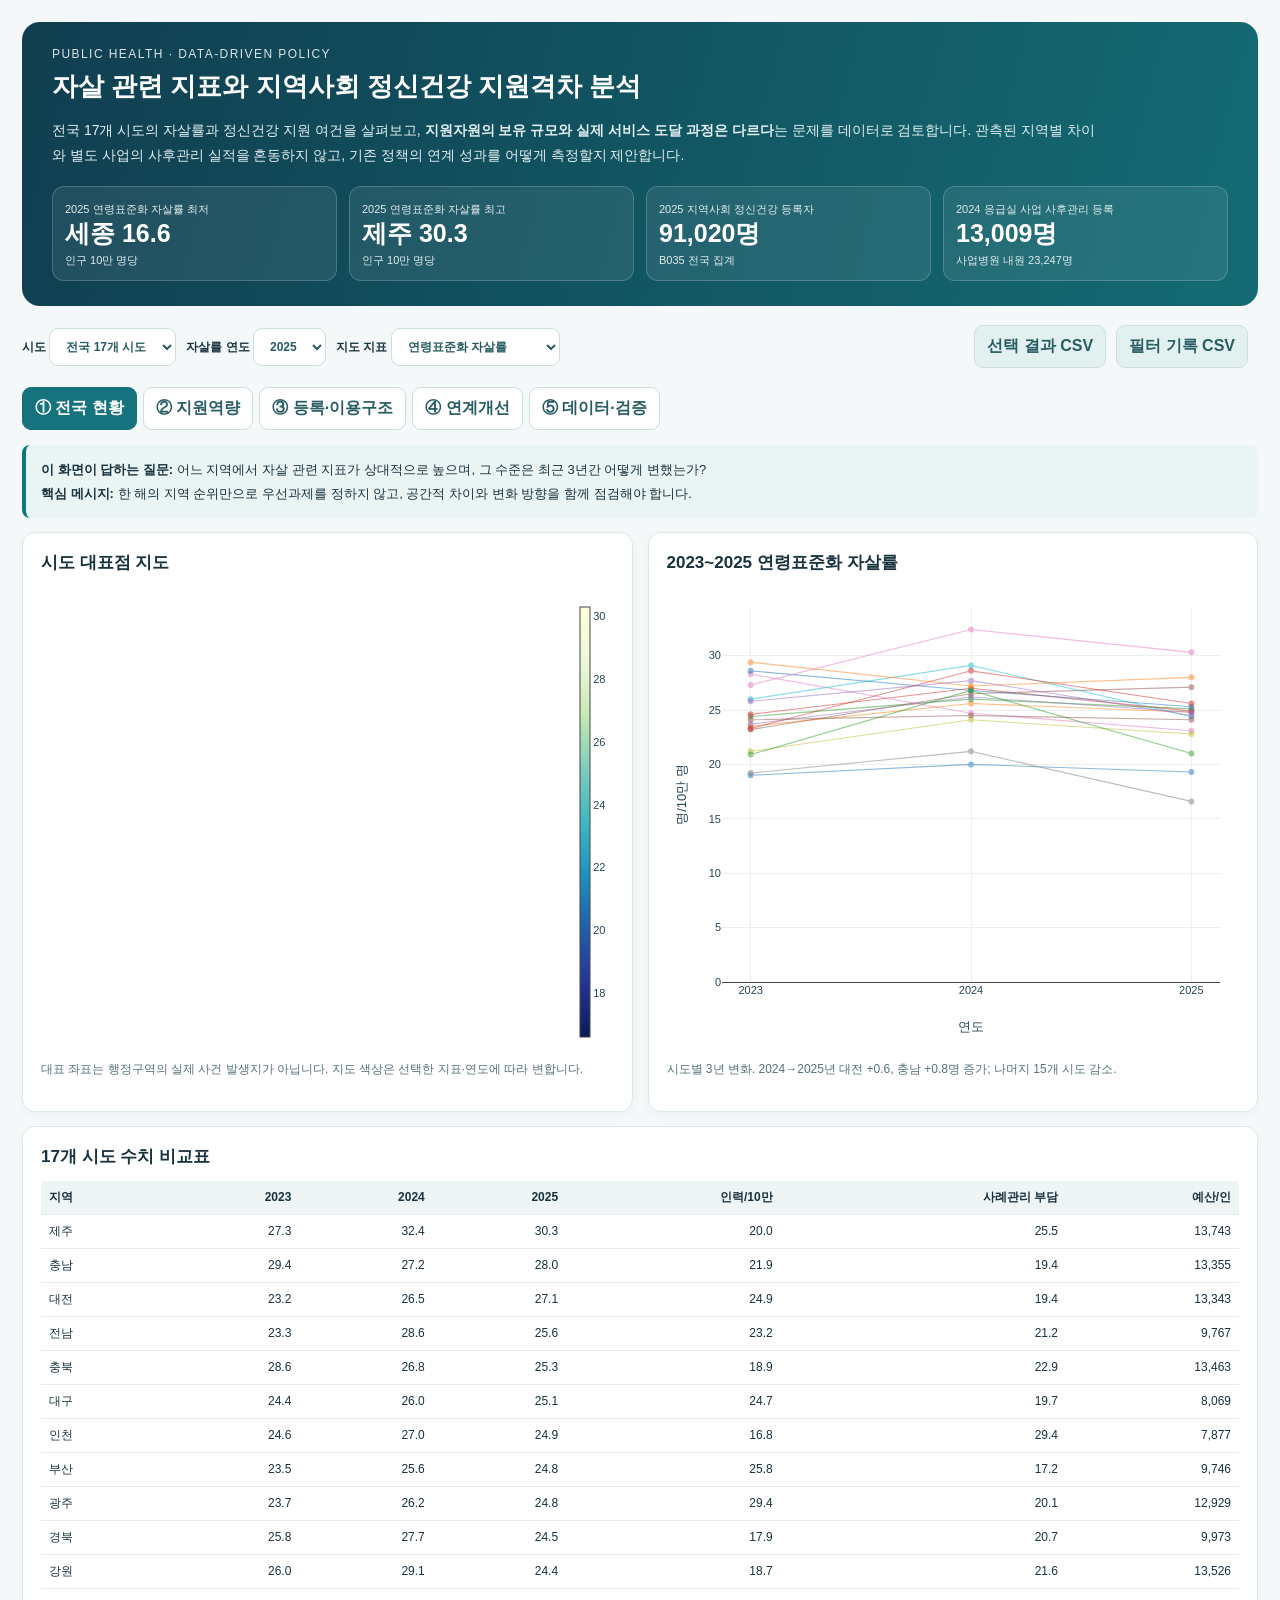
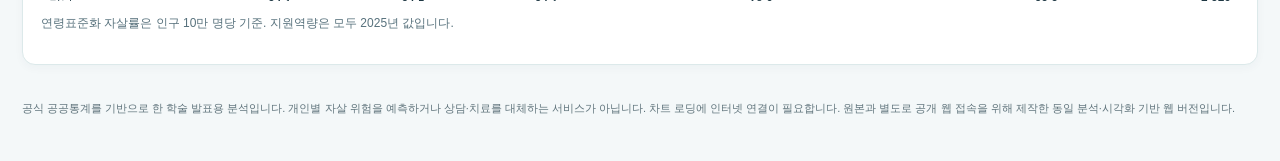
==== mental-health-support/index.html @ 2bdb73ba "Publish public mental health support research dashboard" ====
<!doctype html><html lang="ko"><head><meta charset="utf-8"><meta name="viewport" content="width=device-width,initial-scale=1"><title>자살예방 공공지원 연계체계 분석 대시보드</title><script src="https://cdn.plot.ly/plotly-2.35.2.min.js"></script><style>
:root{--ink:#18323e;--soft:#57717c;--accent:#0e7880;--line:#dce9ea;--bg:#f4f8f9}*{box-sizing:border-box}body{margin:0;background:var(--bg);font-family:"Malgun Gothic",Pretendard,Arial,sans-serif;color:var(--ink)}.container{max-width:1350px;margin:auto;padding:22px}.hero{background:linear-gradient(105deg,#103e50,#146b74);color:#fff;border-radius:18px;padding:25px 30px}.hero h1{font-size:26px;margin:8px 0}.hero p{max-width:1050px;line-height:1.8;color:#e4f0f1;font-size:14px}.eyebrow{font-size:12px;letter-spacing:.12em;opacity:.85}.metrics{display:grid;grid-template-columns:repeat(4,1fr);gap:12px;margin-top:18px}.metrics div{border:1px solid #ffffff30;background:#ffffff14;border-radius:12px;padding:12px}.metrics b{display:block;font-size:25px}.metrics small{font-size:11px;color:#e2edee}.tools{display:flex;gap:10px;align-items:center;flex-wrap:wrap;margin:19px 0}.tools label{font-size:12px;font-weight:bold}button,select{font:inherit;border:1px solid #ccdee0;padding:10px 12px;border-radius:9px;background:white;color:#285c63;cursor:pointer}.tools button{background:#e2f0ef;font-weight:bold}.right{margin-left:auto}.tabs{display:flex;gap:6px;flex-wrap:wrap}.tab{font-weight:bold}.tab.active{background:#16737d;color:white;border-color:#16737d}.panel{display:none;margin-top:15px}.panel.active{display:block}.cols{display:grid;grid-template-columns:1fr 1fr;gap:15px}.card{background:white;padding:18px;border-radius:13px;border:1px solid var(--line);margin-bottom:14px;box-shadow:0 3px 10px #123e5009}.card h2{font-size:17px;margin:0 0 13px}.small{font-size:12px;line-height:1.8;color:var(--soft)}.purpose{border-left:4px solid var(--accent);background:#eaf4f3;padding:13px 15px;border-radius:8px;font-size:13px;line-height:1.8;margin-bottom:14px}.chart{height:390px}.wide{height:460px}.note{background:#f2f7f7;padding:12px;border-radius:8px;font-size:12px;line-height:1.8}.grid3{display:grid;grid-template-columns:repeat(3,1fr);gap:12px}.grid3>div{background:#f0f6f6;border-radius:9px;padding:14px;line-height:1.6}.grid3 strong{display:block;margin-bottom:8px}a{color:#006f8d}table{border-collapse:collapse;width:100%;font-size:12px}th,td{border-bottom:1px solid #e3edef;padding:8px;text-align:right}th:first-child,td:first-child{text-align:left}th{background:#eff5f5}#tableWrap{overflow:auto;max-height:420px}.muted{color:var(--soft)}.footer{font-size:11px;line-height:1.8;color:#60747c;padding:20px 0}#status{font-size:12px;color:#617780}@media(max-width:850px){.cols,.metrics,.grid3{grid-template-columns:1fr 1fr}.container{padding:10px}.hero h1{font-size:20px}}@media(max-width:600px){.cols,.metrics,.grid3{grid-template-columns:1fr}.right{margin-left:0}}
</style></head><body><div class="container"><header class="hero"><div class="eyebrow">PUBLIC HEALTH · DATA-DRIVEN POLICY</div><h1>자살 관련 지표와 지역사회 정신건강 지원격차 분석</h1><p>전국 17개 시도의 자살률과 정신건강 지원 여건을 살펴보고, <b>지원자원의 보유 규모와 실제 서비스 도달 과정은 다르다</b>는 문제를 데이터로 검토합니다. 관측된 지역별 차이와 별도 사업의 사후관리 실적을 혼동하지 않고, 기존 정책의 연계 성과를 어떻게 측정할지 제안합니다.</p><div class="metrics"><div><small>2025 연령표준화 자살률 최저</small><b>세종 16.6</b><small>인구 10만 명당</small></div><div><small>2025 연령표준화 자살률 최고</small><b>제주 30.3</b><small>인구 10만 명당</small></div><div><small>2025 지역사회 정신건강 등록자</small><b>91,020명</b><small>B035 전국 집계</small></div><div><small>2024 응급실 사업 사후관리 등록</small><b>13,009명</b><small>사업병원 내원 23,247명</small></div></div></header>
<div class="tools"><label>시도 <select id="region"><option value="전체">전국 17개 시도</option></select></label><label>자살률 연도 <select id="year"><option>2025</option><option>2024</option><option>2023</option></select></label><label>지도 지표 <select id="metric"><option value="rate">연령표준화 자살률</option><option value="staff">2025 전문인력/10만 명</option><option value="case">2025 사례관리 부담</option><option value="budget">2025 인구 1인당 예산</option></select></label><button id="download" class="right">선택 결과 CSV</button><button id="log">필터 기록 CSV</button><span id="status"></span></div>
<div class="tabs"><button class="tab active" data-page="overview">① 전국 현황</button><button class="tab" data-page="resources">② 지원역량</button><button class="tab" data-page="service">③ 등록·이용구조</button><button class="tab" data-page="policy">④ 연계개선</button><button class="tab" data-page="quality">⑤ 데이터·검증</button></div>
<section class="panel active" id="overview"><div class="purpose"><b>이 화면이 답하는 질문:</b> 어느 지역에서 자살 관련 지표가 상대적으로 높으며, 그 수준은 최근 3년간 어떻게 변했는가?<br><b>핵심 메시지:</b> 한 해의 지역 순위만으로 우선과제를 정하지 않고, 공간적 차이와 변화 방향을 함께 점검해야 합니다.</div><div class="cols"><div class="card"><h2>시도 대표점 지도</h2><div id="map" class="wide"></div><p class="small">대표 좌표는 행정구역의 실제 사건 발생지가 아닙니다. 지도 색상은 선택한 지표·연도에 따라 변합니다.</p></div><div class="card"><h2>2023~2025 연령표준화 자살률</h2><div id="trend" class="wide"></div><p class="small">시도별 3년 변화. 2024→2025년 대전 +0.6, 충남 +0.8명 증가; 나머지 15개 시도 감소.</p></div></div><div class="card"><h2>17개 시도 수치 비교표</h2><div id="tableWrap"></div><p class="small">연령표준화 자살률은 인구 10만 명당 기준. 지원역량은 모두 2025년 값입니다.</p></div></section>
<section class="panel" id="resources"><div class="purpose"><b>이 화면이 답하는 질문:</b> 인력이나 예산이 많은 시도의 자살률은 반드시 낮은가? 지역별로 어떤 지원여건의 조합이 나타나는가?<br><b>핵심 메시지:</b> 지역마다 자살률·전문인력·사례관리 부담·예산의 조합이 다르고, 단순한 선형 인과관계를 주장할 수 없습니다.</div><div class="cols"><div class="card"><h2>전문인력과 연령표준화 자살률의 관계</h2><div id="scatter" class="chart"></div><p class="small">점 하나는 시도 하나. 2025년 17개 시도의 전문인력 대비 자살률 피어슨 상관계수 r≈+0.08. 인과적 정책 효과가 아닙니다.</p></div><div class="card"><h2>지역별 4개 지표 표준화 비교</h2><div id="heat" class="chart"></div><p class="small">단위가 다른 변수를 열별 z-score로 비교했습니다. 좋은 지표와 부담 지표의 방향이 달라 동일한 색을 좋고 나쁨으로 일괄 해석할 수 없습니다.</p></div></div><div class="card note"><b>분석 예시: 인천</b> — 2025년 인구 10만 명당 전문인력 16.8명(전국 기준 21.6명), 사례관리자 1인당 등록자 29.4명(전국 21.9명). 이는 인력 배치와 업무부담을 추가 점검할 근거이지, 자살률의 원인이 입증되었다는 뜻은 아닙니다.</div></section>
<section class="panel" id="service"><div class="purpose"><b>이 화면이 답하는 질문:</b> 지역사회 서비스의 등록 규모와 이용기간 구조는 어떻게 다르며, 여기서 실제 연계 성과까지 알 수 있는가?<br><b>핵심 메시지:</b> 등록 규모를 볼 수는 있지만 치료 후 실제 서비스 연계 성공률이나 중도탈락률을 직접 측정할 수는 없습니다.</div><div class="cols"><div class="card"><h2>2025년 지역별 이용기간 구성 (B035)</h2><div id="duration" class="wide"></div><p class="small">각 지역의 8개 이용기간 구성비 합계 = 100%. 현재 등록자 단면이며, '1년 미만'은 중도탈락을 뜻하지 않습니다.</p></div><div class="card"><h2>질환별 치료 규모 대비 등록 규모 (B032)</h2><div id="b032" class="wide"></div><p class="small">연간 치료 인원 대비 연말 지역사회 등록자 규모. 동일인의 치료 후 연계율이 아닙니다. '전국'을 선택하면 원자료의 전국 값을 사용합니다.</p></div></div></section>
<section class="panel" id="policy"><div class="purpose"><b>이 화면이 답하는 질문:</b> 기존 상담·의료·지역사회 기관이 존재하는데도 어느 단계의 성과를 별도로 확인해야 하는가?<br><b>핵심 메시지:</b> 정보 전달 → 지원 안내·동의 → 실제 서비스 시작 → 후속지원·종결의 과정을 분리해 측정하는 것이 핵심 개선안입니다.</div><div class="card"><h2>2024년 전국 응급실 기반 자살시도자 사후관리사업 실적</h2><div id="flow" class="chart"></div><p class="small">내원 23,247명, 서비스 등록 13,009명, 지역사회 연계 기록 4,262명. 기록 인원 간 차이를 모두 실패·탈락으로 간주하지 않습니다. 이 사업 실적은 특정 시도 필터의 통계가 아닙니다.</p></div><div class="card"><h2>기존 정책에 추가할 성과점검 지표</h2><div class="grid3"><div><strong>A. 정보 전달의 완결성</strong>법적 전달 대상·완료·지연·누락 사유를 구분하여 기록. 기관 간 책임 절차 점검.</div><div><strong>B. 동의 기반 복합지원</strong>정신건강뿐 아니라 필요할 경우 금융·채무·생계·고용 지원을 함께 안내하고 본인 의사를 기록.</div><div><strong>C. 실제 서비스 이용 확인</strong>기관 소개와 의뢰를 넘어 첫 접촉·서비스 시작·정상 종결·중단 사유를 분리해 측정.</div></div><p class="small">실제 서비스 시작률·중단 사유는 이번 공개 원자료만으로 계산할 수 없으며 향후 수집할 성과지표입니다. 당사자의 비동의는 그 자체로 지원 실패를 뜻하지 않습니다.</p></div></section>
<section class="panel" id="quality"><div class="purpose"><b>이 화면이 답하는 질문:</b> 분석에 사용한 숫자와 분모를 어떻게 검증했고, 어디까지 해석할 수 있는가?<br><b>핵심 메시지:</b> 다른 시점·대상 집단을 섞어 허위 연계율이나 정책 효과를 계산하지 않습니다.</div><div class="card"><h2>분석 품질과 해석상의 경계</h2><div class="grid3"><div><strong>지역 통계</strong>17개 시도 × 2023~2025년 자살률. 지원자원·B032·B035는 2025년 단면. 지역 중복·결측 점검.</div><div><strong>자료 집계 차이</strong>경찰청 추정 동기는 2025년 전국, 2024년 응급실 실적은 별도 사업 모집단이며 지역별로 억지 결합하지 않음.</div><div><strong>지표 해석의 제한</strong>B032는 개인 연계율이 아니며 B035 단기 이용기간은 중도탈락률이 아님. 지역 간 상관은 정책 인과효과가 아님.</div></div></div><div class="card"><h2>공식 출처</h2><p class="small"><a target="_blank" href="https://www.ncmh.go.kr/ncmh/board/boardView.do?bn=newsView&fno=106&menu_cd=04_03_00_01&no=10418&pageIndex=1">국립정신건강센터 2025년 국가 정신건강현황</a><br><a target="_blank" href="https://kosis.kr/statHtml/statHtml.do?orgId=117&tblId=DT_920023_B032">KOSIS B032</a> / <a target="_blank" href="https://kosis.kr/statHtml/statHtml.do?orgId=117&tblId=DT_920023_B035">KOSIS B035</a><br><a target="_blank" href="https://www.korea.kr/briefing/pressReleaseView.do?newsId=156777848">2026년 감사원 자살예방 분야 감사 결과</a><br><a target="_blank" href="https://www.opm.go.kr/opm/news/press-release.do?articleNo=163810&mode=view">제6차 자살예방기본계획</a></p></div></section><footer class="footer">공식 공공통계를 기반으로 한 학술 발표용 분석입니다. 개인별 자살 위험을 예측하거나 상담·치료를 대체하는 서비스가 아닙니다. 차트 로딩에 인터넷 연결이 필요합니다. 원본과 별도로 공개 웹 접속을 위해 제작한 동일 분석·시각화 기반 웹 버전입니다.</footer></div>
<script>
const names=['서울','부산','대구','인천','광주','대전','울산','세종','경기','강원','충북','충남','전북','전남','경북','경남','제주'];
const coords=[[126.978,37.566],[129.076,35.18],[128.6,35.87],[126.706,37.456],[126.853,35.16],[127.385,36.35],[129.312,35.539],[127.29,36.48],[127.029,37.263],[127.73,37.881],[127.489,36.642],[126.661,36.601],[127.148,35.824],[126.481,34.99],[128.729,36.568],[128.681,35.228],[126.531,33.499]];
// Region, 2023/2024/2025 age-standardized rate, staff/100k, caseload, budget/person, B035 registrants, B032 three relative sizes.
const a=[
[19,20,19.3,26.6,22.5,9025,11387,.09,.03,.01],[23.5,25.6,24.8,25.8,17.2,9746,5513,.09,.04,.01],[24.4,26,25.1,24.7,19.7,8069,3467,.06,.03,.01],[24.6,27,24.9,16.8,29.4,7877,6556,.11,.05,.03],[23.7,26.2,24.8,29.4,20.1,12929,2649,.10,.04,.01],[23.2,26.5,27.1,24.9,19.4,13343,2254,.10,.03,.01],[28.3,24.7,23.1,16.7,16.6,10068,1402,.08,.03,.01],[19.2,21.2,16.6,15.3,15.2,11893,305,.15,.03,.01],[21.2,24.1,22.8,18.3,23.3,7976,25259,.13,.06,.03],[26,29.1,24.4,18.7,21.6,13526,4936,.20,.09,.03],[28.6,26.8,25.3,18.9,22.9,13463,4750,.13,.09,.06],[29.4,27.2,28,21.9,19.4,13355,3452,.11,.06,.02],[20.9,26.8,21,28.1,17.9,17309,3300,.12,.06,.02],[23.3,28.6,25.6,23.2,21.2,9767,3815,.15,.08,.02],[25.8,27.7,24.5,17.9,20.7,9973,4647,.10,.05,.02],[24.1,24.5,24.1,18.6,23.3,7379,5542,.11,.06,.03],[27.3,32.4,30.3,20,25.5,13743,1786,.20,.08,.04]];
const bins=[[355,654,1029,1561,2990,1359,1584,1855],[123,236,493,649,1484,875,1069,584],[68,145,297,470,940,493,618,436],[222,333,608,843,2007,855,1009,679],[56,110,207,229,563,320,638,526],[57,152,219,227,626,312,319,342],[35,79,142,155,384,182,252,173],[9,21,26,43,91,39,41,35],[596,1047,2526,3162,7191,3871,4078,2788],[71,149,289,487,1183,660,987,1110],[75,191,296,563,1280,790,1124,431],[66,167,306,444,976,511,596,386],[63,182,244,369,846,523,548,525],[76,141,227,382,977,403,738,871],[50,193,469,524,1298,713,953,447],[100,267,466,657,1386,675,1119,872],[52,63,100,159,433,243,431,305]];
const R=names.map((n,i)=>({name:n,lon:coords[i][0],lat:coords[i][1],v:a[i],bins:bins[i]}));
const region=document.getElementById('region'),year=document.getElementById('year'),metric=document.getElementById('metric');
names.forEach(n=>region.add(new Option(n,n)));let history=[{region:'전체',year:'2025',metric:'rate'}],active='overview';
function idx(){return names.indexOf(region.value)}function chosen(){return region.value==='전체'?R:R.filter(r=>r.name===region.value)}function log(){history.push({region:region.value,year:year.value,metric:metric.value})}function chart(id,data,layout){Plotly.react(id,data,Object.assign({paper_bgcolor:'#fff',plot_bgcolor:'#fff',font:{family:'Malgun Gothic,Arial',color:'#274653',size:11},margin:{l:55,r:20,t:20,b:65}},layout),{displaylogo:false,responsive:true})}
function renderOverview(){let yi=+year.value-2023,mi=metric.value,arr=R.map(r=>mi==='rate'?r.v[yi]:r.v[{staff:3,case:4,budget:5}[mi]]),sel=region.value;chart('map',[{type:'scattergeo',lon:R.map(r=>r.lon),lat:R.map(r=>r.lat),text:R.map((r,i)=>r.name+'<br>'+arr[i].toLocaleString()),mode:'markers+text',textposition:'top center',textfont:{size:10},marker:{size:R.map(r=>r.name===sel?19:12),color:arr,colorscale:'YlGnBu',showscale:true,line:{width:1,color:'#fff'},colorbar:{thickness:10}},hovertemplate:'%{text}<extra></extra>'}],{geo:{projection:{type:'mercator'},lonaxis:{range:[124.3,131]},lataxis:{range:[32.8,38.9]},showland:true,landcolor:'#e4eeee',showocean:true,oceancolor:'#f8fbfc',showcoastlines:true,coastlinecolor:'#b2c7c9',showcountries:true,countrycolor:'#a4b9bb'},margin:{l:0,r:0,t:10,b:0}});
chart('trend',chosen().map(r=>({type:'scatter',mode:'lines+markers',name:r.name,x:['2023','2024','2025'],y:r.v.slice(0,3),line:{width:sel==='전체'?1.1:3},opacity:sel==='전체'?.5:1,hovertemplate:r.name+' %{x}: %{y:.1f}명<extra></extra>'})),{xaxis:{type:'category',title:'연도'},yaxis:{title:'명/10만 명',rangemode:'tozero'},showlegend:sel!=='전체'});
let rows=[...R].sort((a,b)=>b.v[2]-a.v[2]);document.getElementById('tableWrap').innerHTML='<table><thead><tr><th>지역</th><th>2023</th><th>2024</th><th>2025</th><th>인력/10만</th><th>사례관리 부담</th><th>예산/인</th></tr></thead><tbody>'+rows.map(r=>'<tr><td>'+r.name+'</td>'+r.v.slice(0,3).map(v=>'<td>'+v.toFixed(1)+'</td>').join('')+'<td>'+r.v[3].toFixed(1)+'</td><td>'+r.v[4].toFixed(1)+'</td><td>'+r.v[5].toLocaleString()+'</td></tr>').join('')+'</tbody></table>'}
function renderResources(){chart('scatter',[{type:'scatter',mode:'markers+text',x:R.map(r=>r.v[3]),y:R.map(r=>r.v[2]),text:names,textposition:'top center',textfont:{size:10},marker:{size:R.map(r=>r.name===region.value?19:12),color:R.map(r=>r.v[4]),colorscale:'Blues',showscale:true,colorbar:{title:'업무부담',thickness:10}},hovertemplate:'%{text}<br>인력 %{x:.1f}<br>자살률 %{y:.1f}<extra></extra>'}],{xaxis:{title:'전문인력/10만 명'},yaxis:{title:'연령표준화 자살률'},shapes:[{type:'line',x0:21.6,x1:21.6,y0:15,y1:33,line:{dash:'dot',color:'#9bb4b8'}},{type:'line',y0:23.2,y1:23.2,x0:14,x1:31,line:{dash:'dot',color:'#9bb4b8'}}]});
let cols=[2,3,4,5],means=cols.map(j=>R.reduce((s,r)=>s+r.v[j],0)/R.length),sds=cols.map((j,i)=>Math.sqrt(R.reduce((s,r)=>s+(r.v[j]-means[i])**2,0)/R.length));chart('heat',[{type:'heatmap',x:['자살률','전문인력','사례관리 부담','예산'],y:names,z:R.map(r=>cols.map((j,i)=>(r.v[j]-means[i])/sds[i])),colorscale:'RdBu',reversescale:true,zmid:0,colorbar:{title:'z-score',thickness:10},hovertemplate:'%{y} %{x}<br>표준점수 %{z:.2f}<extra></extra>'}],{yaxis:{autorange:'reversed'},xaxis:{tickangle:-20},margin:{l:45,r:10,t:15,b:75}})}
function renderService(){let rr=chosen(),labels=['1개월 미만','1~3개월','3~6개월','6개월~1년','1~3년','3~5년','5~10년','10년 이상'];chart('duration',labels.map((label,j)=>({type:'bar',orientation:'h',name:label,y:rr.map(r=>r.name),x:rr.map(r=>100*r.bins[j]/r.v[6]),hovertemplate:label+' %{x:.1f}%<extra></extra>'})),{barmode:'stack',xaxis:{title:'이용기간 구성비 %',range:[0,100]},yaxis:{autorange:'reversed'},legend:{orientation:'h',y:-.3,font:{size:10}},margin:{l:52,r:10,t:8,b:145}});
let vals=region.value==='전체'?[.12,.05,.02]:R[idx()].v.slice(7,10);chart('b032',[{type:'bar',x:['조현병군','양극성정동장애','중등도 이상 우울장애'],y:vals,text:vals.map(x=>x.toFixed(2)),textposition:'outside',marker:{color:['#197a82','#69a9b0','#dbad87']}}],{title:{text:region.value==='전체'?'전국 공식 통계값':'선택 지역: '+region.value,font:{size:12}},yaxis:{title:'치료자 1명 대비 등록자 규모',rangemode:'tozero'},margin:{l:65,r:12,t:52,b:115}})}
function renderPolicy(){chart('flow',[{type:'bar',orientation:'h',y:['사업병원 내원','사후관리 서비스 등록','지역사회 연계 기록'],x:[23247,13009,4262],text:['23,247','13,009','4,262'],textposition:'outside',marker:{color:['#135c68','#408b95','#b2d2d2']}}],{xaxis:{title:'2024년 전국 사업 집계 인원'},yaxis:{autorange:'reversed'},margin:{l:150,r:45,t:20,b:55}})}
function update(){if(typeof Plotly==='undefined'){document.getElementById('status').textContent='차트를 불러오려면 인터넷 연결이 필요합니다.';return}if(active==='overview')renderOverview();if(active==='resources')renderResources();if(active==='service')renderService();if(active==='policy')renderPolicy()}
function change(){log();update()}[region,year,metric].forEach(el=>el.addEventListener('change',change));document.querySelectorAll('.tab').forEach(b=>b.addEventListener('click',()=>{active=b.dataset.page;document.querySelectorAll('.tab').forEach(x=>x.classList.toggle('active',x===b));document.querySelectorAll('.panel').forEach(x=>x.classList.toggle('active',x.id===active));setTimeout(update,20)}));
function csv(name,headers,rows){let s='\ufeff'+[headers,...rows].map(row=>row.map(v=>'"'+String(v).replace(/"/g,'""')+'"').join(',')).join('\r\n');let u=URL.createObjectURL(new Blob([s],{type:'text/csv;charset=utf-8'})),a=document.createElement('a');a.href=u;a.download=name;a.click();setTimeout(()=>URL.revokeObjectURL(u),2000)}
document.getElementById('download').onclick=()=>csv('selected_mental_health_regions.csv',['시도','2023 연령표준화 자살률','2024 연령표준화 자살률','2025 연령표준화 자살률','2025 전문인력/10만','2025 사례관리부담','2025 예산/인','2025 B035 등록자수'],chosen().map(r=>[r.name,...r.v.slice(0,7)]));
document.getElementById('log').onclick=()=>csv('mental_health_filter_log.csv',['순서','시도','자살률 선택연도','지도 지표','지원역량 기준연도'],history.map((x,i)=>[i+1,x.region,x.year,x.metric,'2025']));
update();
</script></body></html>
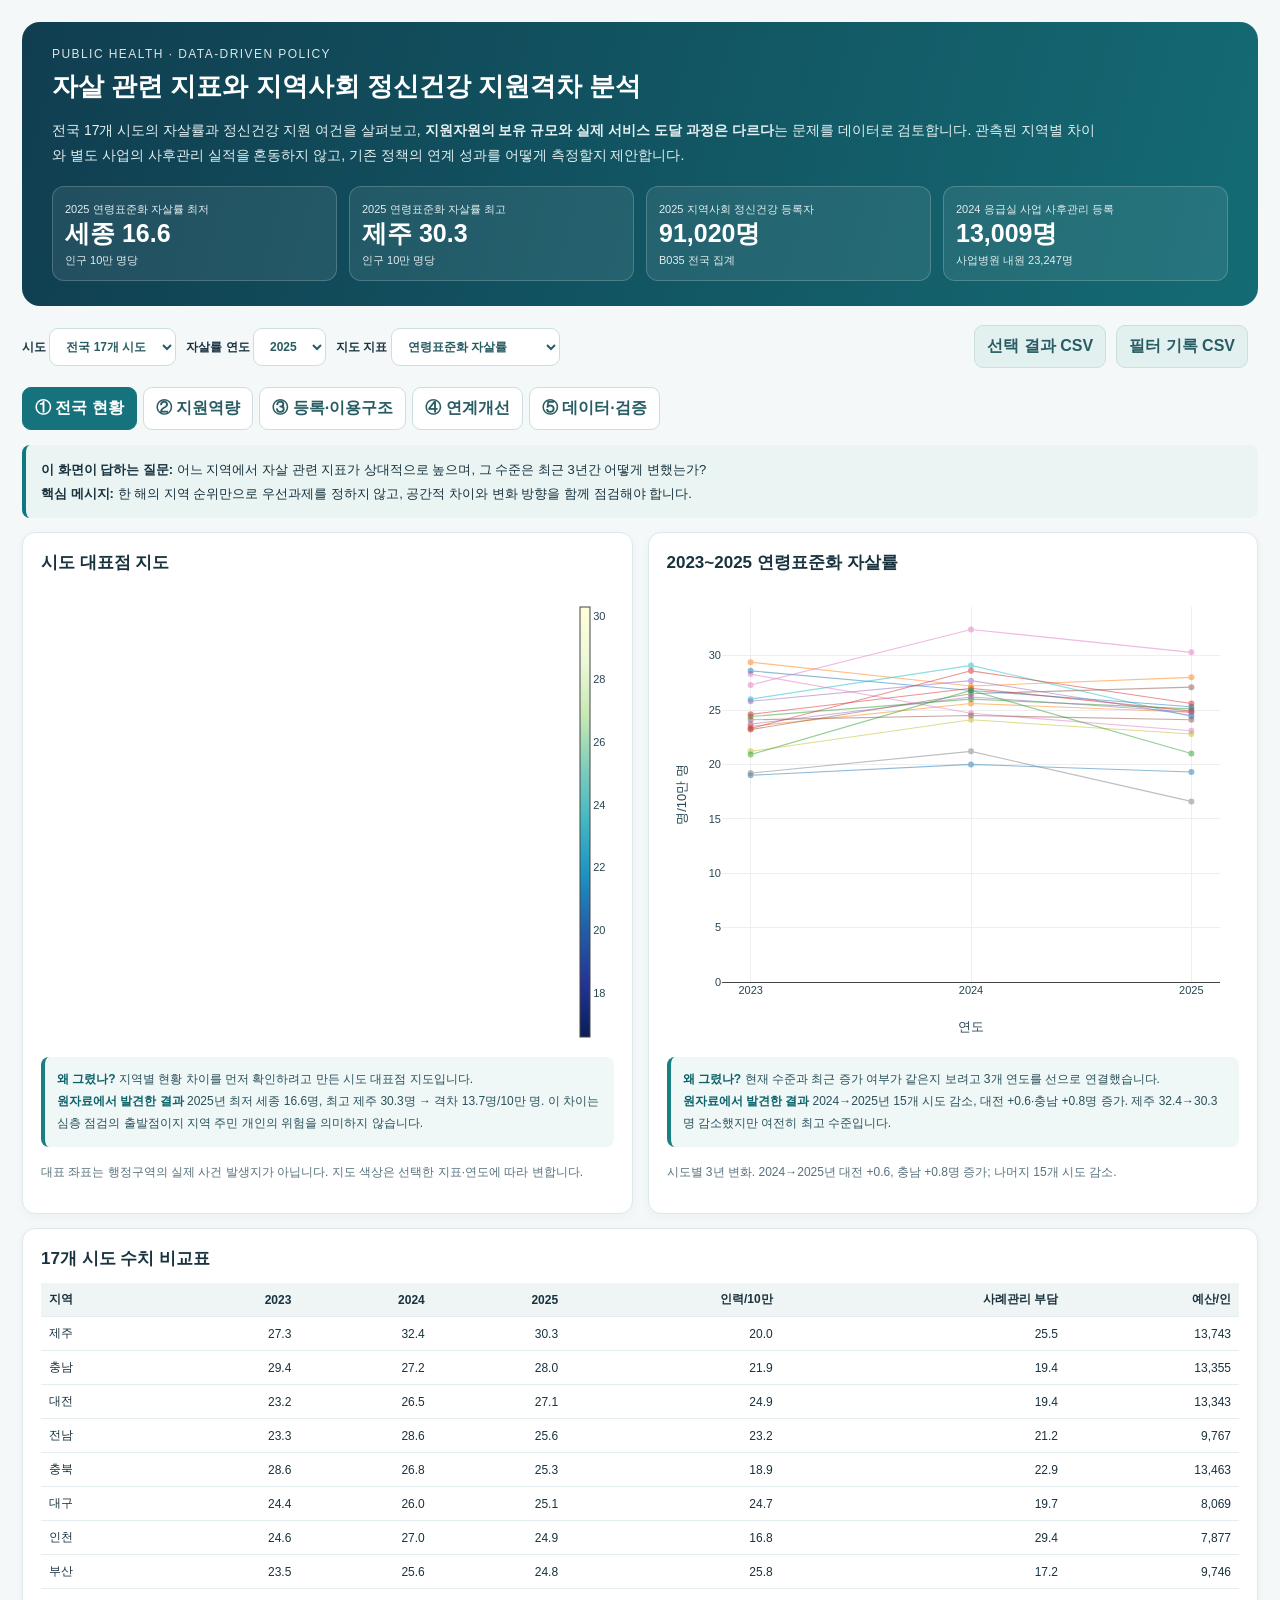
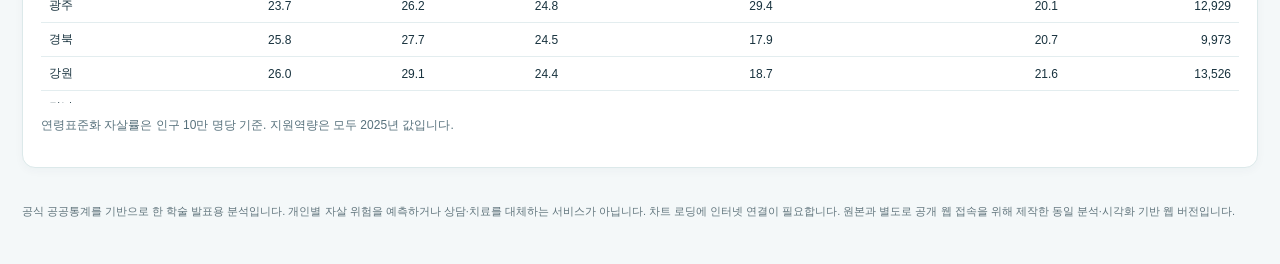
==== commit 9d94f31a: "Add evidence-based meaning and concrete findings under every dashboard chart" ====
--- a/mental-health-support/index.html
+++ b/mental-health-support/index.html
@@ -1,12 +1,12 @@
 <!doctype html><html lang="ko"><head><meta charset="utf-8"><meta name="viewport" content="width=device-width,initial-scale=1"><title>자살예방 공공지원 연계체계 분석 대시보드</title><script src="https://cdn.plot.ly/plotly-2.35.2.min.js"></script><style>
 :root{--ink:#18323e;--soft:#57717c;--accent:#0e7880;--line:#dce9ea;--bg:#f4f8f9}*{box-sizing:border-box}body{margin:0;background:var(--bg);font-family:"Malgun Gothic",Pretendard,Arial,sans-serif;color:var(--ink)}.container{max-width:1350px;margin:auto;padding:22px}.hero{background:linear-gradient(105deg,#103e50,#146b74);color:#fff;border-radius:18px;padding:25px 30px}.hero h1{font-size:26px;margin:8px 0}.hero p{max-width:1050px;line-height:1.8;color:#e4f0f1;font-size:14px}.eyebrow{font-size:12px;letter-spacing:.12em;opacity:.85}.metrics{display:grid;grid-template-columns:repeat(4,1fr);gap:12px;margin-top:18px}.metrics div{border:1px solid #ffffff30;background:#ffffff14;border-radius:12px;padding:12px}.metrics b{display:block;font-size:25px}.metrics small{font-size:11px;color:#e2edee}.tools{display:flex;gap:10px;align-items:center;flex-wrap:wrap;margin:19px 0}.tools label{font-size:12px;font-weight:bold}button,select{font:inherit;border:1px solid #ccdee0;padding:10px 12px;border-radius:9px;background:white;color:#285c63;cursor:pointer}.tools button{background:#e2f0ef;font-weight:bold}.right{margin-left:auto}.tabs{display:flex;gap:6px;flex-wrap:wrap}.tab{font-weight:bold}.tab.active{background:#16737d;color:white;border-color:#16737d}.panel{display:none;margin-top:15px}.panel.active{display:block}.cols{display:grid;grid-template-columns:1fr 1fr;gap:15px}.card{background:white;padding:18px;border-radius:13px;border:1px solid var(--line);margin-bottom:14px;box-shadow:0 3px 10px #123e5009}.card h2{font-size:17px;margin:0 0 13px}.small{font-size:12px;line-height:1.8;color:var(--soft)}.purpose{border-left:4px solid var(--accent);background:#eaf4f3;padding:13px 15px;border-radius:8px;font-size:13px;line-height:1.8;margin-bottom:14px}.chart{height:390px}.wide{height:460px}.note{background:#f2f7f7;padding:12px;border-radius:8px;font-size:12px;line-height:1.8}.grid3{display:grid;grid-template-columns:repeat(3,1fr);gap:12px}.grid3>div{background:#f0f6f6;border-radius:9px;padding:14px;line-height:1.6}.grid3 strong{display:block;margin-bottom:8px}a{color:#006f8d}table{border-collapse:collapse;width:100%;font-size:12px}th,td{border-bottom:1px solid #e3edef;padding:8px;text-align:right}th:first-child,td:first-child{text-align:left}th{background:#eff5f5}#tableWrap{overflow:auto;max-height:420px}.muted{color:var(--soft)}.footer{font-size:11px;line-height:1.8;color:#60747c;padding:20px 0}#status{font-size:12px;color:#617780}@media(max-width:850px){.cols,.metrics,.grid3{grid-template-columns:1fr 1fr}.container{padding:10px}.hero h1{font-size:20px}}@media(max-width:600px){.cols,.metrics,.grid3{grid-template-columns:1fr}.right{margin-left:0}}
-</style></head><body><div class="container"><header class="hero"><div class="eyebrow">PUBLIC HEALTH · DATA-DRIVEN POLICY</div><h1>자살 관련 지표와 지역사회 정신건강 지원격차 분석</h1><p>전국 17개 시도의 자살률과 정신건강 지원 여건을 살펴보고, <b>지원자원의 보유 규모와 실제 서비스 도달 과정은 다르다</b>는 문제를 데이터로 검토합니다. 관측된 지역별 차이와 별도 사업의 사후관리 실적을 혼동하지 않고, 기존 정책의 연계 성과를 어떻게 측정할지 제안합니다.</p><div class="metrics"><div><small>2025 연령표준화 자살률 최저</small><b>세종 16.6</b><small>인구 10만 명당</small></div><div><small>2025 연령표준화 자살률 최고</small><b>제주 30.3</b><small>인구 10만 명당</small></div><div><small>2025 지역사회 정신건강 등록자</small><b>91,020명</b><small>B035 전국 집계</small></div><div><small>2024 응급실 사업 사후관리 등록</small><b>13,009명</b><small>사업병원 내원 23,247명</small></div></div></header>
+.insight{font-size:12px;line-height:1.82;color:#28505b;background:#eff7f7;border-left:4px solid #197f83;margin:10px 0 15px;padding:12px;border-radius:8px}.insight b{color:#0b626a}</style></head><body><div class="container"><header class="hero"><div class="eyebrow">PUBLIC HEALTH · DATA-DRIVEN POLICY</div><h1>자살 관련 지표와 지역사회 정신건강 지원격차 분석</h1><p>전국 17개 시도의 자살률과 정신건강 지원 여건을 살펴보고, <b>지원자원의 보유 규모와 실제 서비스 도달 과정은 다르다</b>는 문제를 데이터로 검토합니다. 관측된 지역별 차이와 별도 사업의 사후관리 실적을 혼동하지 않고, 기존 정책의 연계 성과를 어떻게 측정할지 제안합니다.</p><div class="metrics"><div><small>2025 연령표준화 자살률 최저</small><b>세종 16.6</b><small>인구 10만 명당</small></div><div><small>2025 연령표준화 자살률 최고</small><b>제주 30.3</b><small>인구 10만 명당</small></div><div><small>2025 지역사회 정신건강 등록자</small><b>91,020명</b><small>B035 전국 집계</small></div><div><small>2024 응급실 사업 사후관리 등록</small><b>13,009명</b><small>사업병원 내원 23,247명</small></div></div></header>
 <div class="tools"><label>시도 <select id="region"><option value="전체">전국 17개 시도</option></select></label><label>자살률 연도 <select id="year"><option>2025</option><option>2024</option><option>2023</option></select></label><label>지도 지표 <select id="metric"><option value="rate">연령표준화 자살률</option><option value="staff">2025 전문인력/10만 명</option><option value="case">2025 사례관리 부담</option><option value="budget">2025 인구 1인당 예산</option></select></label><button id="download" class="right">선택 결과 CSV</button><button id="log">필터 기록 CSV</button><span id="status"></span></div>
 <div class="tabs"><button class="tab active" data-page="overview">① 전국 현황</button><button class="tab" data-page="resources">② 지원역량</button><button class="tab" data-page="service">③ 등록·이용구조</button><button class="tab" data-page="policy">④ 연계개선</button><button class="tab" data-page="quality">⑤ 데이터·검증</button></div>
-<section class="panel active" id="overview"><div class="purpose"><b>이 화면이 답하는 질문:</b> 어느 지역에서 자살 관련 지표가 상대적으로 높으며, 그 수준은 최근 3년간 어떻게 변했는가?<br><b>핵심 메시지:</b> 한 해의 지역 순위만으로 우선과제를 정하지 않고, 공간적 차이와 변화 방향을 함께 점검해야 합니다.</div><div class="cols"><div class="card"><h2>시도 대표점 지도</h2><div id="map" class="wide"></div><p class="small">대표 좌표는 행정구역의 실제 사건 발생지가 아닙니다. 지도 색상은 선택한 지표·연도에 따라 변합니다.</p></div><div class="card"><h2>2023~2025 연령표준화 자살률</h2><div id="trend" class="wide"></div><p class="small">시도별 3년 변화. 2024→2025년 대전 +0.6, 충남 +0.8명 증가; 나머지 15개 시도 감소.</p></div></div><div class="card"><h2>17개 시도 수치 비교표</h2><div id="tableWrap"></div><p class="small">연령표준화 자살률은 인구 10만 명당 기준. 지원역량은 모두 2025년 값입니다.</p></div></section>
-<section class="panel" id="resources"><div class="purpose"><b>이 화면이 답하는 질문:</b> 인력이나 예산이 많은 시도의 자살률은 반드시 낮은가? 지역별로 어떤 지원여건의 조합이 나타나는가?<br><b>핵심 메시지:</b> 지역마다 자살률·전문인력·사례관리 부담·예산의 조합이 다르고, 단순한 선형 인과관계를 주장할 수 없습니다.</div><div class="cols"><div class="card"><h2>전문인력과 연령표준화 자살률의 관계</h2><div id="scatter" class="chart"></div><p class="small">점 하나는 시도 하나. 2025년 17개 시도의 전문인력 대비 자살률 피어슨 상관계수 r≈+0.08. 인과적 정책 효과가 아닙니다.</p></div><div class="card"><h2>지역별 4개 지표 표준화 비교</h2><div id="heat" class="chart"></div><p class="small">단위가 다른 변수를 열별 z-score로 비교했습니다. 좋은 지표와 부담 지표의 방향이 달라 동일한 색을 좋고 나쁨으로 일괄 해석할 수 없습니다.</p></div></div><div class="card note"><b>분석 예시: 인천</b> — 2025년 인구 10만 명당 전문인력 16.8명(전국 기준 21.6명), 사례관리자 1인당 등록자 29.4명(전국 21.9명). 이는 인력 배치와 업무부담을 추가 점검할 근거이지, 자살률의 원인이 입증되었다는 뜻은 아닙니다.</div></section>
-<section class="panel" id="service"><div class="purpose"><b>이 화면이 답하는 질문:</b> 지역사회 서비스의 등록 규모와 이용기간 구조는 어떻게 다르며, 여기서 실제 연계 성과까지 알 수 있는가?<br><b>핵심 메시지:</b> 등록 규모를 볼 수는 있지만 치료 후 실제 서비스 연계 성공률이나 중도탈락률을 직접 측정할 수는 없습니다.</div><div class="cols"><div class="card"><h2>2025년 지역별 이용기간 구성 (B035)</h2><div id="duration" class="wide"></div><p class="small">각 지역의 8개 이용기간 구성비 합계 = 100%. 현재 등록자 단면이며, '1년 미만'은 중도탈락을 뜻하지 않습니다.</p></div><div class="card"><h2>질환별 치료 규모 대비 등록 규모 (B032)</h2><div id="b032" class="wide"></div><p class="small">연간 치료 인원 대비 연말 지역사회 등록자 규모. 동일인의 치료 후 연계율이 아닙니다. '전국'을 선택하면 원자료의 전국 값을 사용합니다.</p></div></div></section>
-<section class="panel" id="policy"><div class="purpose"><b>이 화면이 답하는 질문:</b> 기존 상담·의료·지역사회 기관이 존재하는데도 어느 단계의 성과를 별도로 확인해야 하는가?<br><b>핵심 메시지:</b> 정보 전달 → 지원 안내·동의 → 실제 서비스 시작 → 후속지원·종결의 과정을 분리해 측정하는 것이 핵심 개선안입니다.</div><div class="card"><h2>2024년 전국 응급실 기반 자살시도자 사후관리사업 실적</h2><div id="flow" class="chart"></div><p class="small">내원 23,247명, 서비스 등록 13,009명, 지역사회 연계 기록 4,262명. 기록 인원 간 차이를 모두 실패·탈락으로 간주하지 않습니다. 이 사업 실적은 특정 시도 필터의 통계가 아닙니다.</p></div><div class="card"><h2>기존 정책에 추가할 성과점검 지표</h2><div class="grid3"><div><strong>A. 정보 전달의 완결성</strong>법적 전달 대상·완료·지연·누락 사유를 구분하여 기록. 기관 간 책임 절차 점검.</div><div><strong>B. 동의 기반 복합지원</strong>정신건강뿐 아니라 필요할 경우 금융·채무·생계·고용 지원을 함께 안내하고 본인 의사를 기록.</div><div><strong>C. 실제 서비스 이용 확인</strong>기관 소개와 의뢰를 넘어 첫 접촉·서비스 시작·정상 종결·중단 사유를 분리해 측정.</div></div><p class="small">실제 서비스 시작률·중단 사유는 이번 공개 원자료만으로 계산할 수 없으며 향후 수집할 성과지표입니다. 당사자의 비동의는 그 자체로 지원 실패를 뜻하지 않습니다.</p></div></section>
+<section class="panel active" id="overview"><div class="purpose"><b>이 화면이 답하는 질문:</b> 어느 지역에서 자살 관련 지표가 상대적으로 높으며, 그 수준은 최근 3년간 어떻게 변했는가?<br><b>핵심 메시지:</b> 한 해의 지역 순위만으로 우선과제를 정하지 않고, 공간적 차이와 변화 방향을 함께 점검해야 합니다.</div><div class="cols"><div class="card"><h2>시도 대표점 지도</h2><div id="map" class="wide"></div><div class="insight"><b>왜 그렸나?</b> 지역별 현황 차이를 먼저 확인하려고 만든 시도 대표점 지도입니다.<br><b>원자료에서 발견한 결과</b> 2025년 최저 세종 16.6명, 최고 제주 30.3명 → 격차 13.7명/10만 명. 이 차이는 심층 점검의 출발점이지 지역 주민 개인의 위험을 의미하지 않습니다.</div><p class="small">대표 좌표는 행정구역의 실제 사건 발생지가 아닙니다. 지도 색상은 선택한 지표·연도에 따라 변합니다.</p></div><div class="card"><h2>2023~2025 연령표준화 자살률</h2><div id="trend" class="wide"></div><div class="insight"><b>왜 그렸나?</b> 현재 수준과 최근 증가 여부가 같은지 보려고 3개 연도를 선으로 연결했습니다.<br><b>원자료에서 발견한 결과</b> 2024→2025년 15개 시도 감소, 대전 +0.6·충남 +0.8명 증가. 제주 32.4→30.3명 감소했지만 여전히 최고 수준입니다.</div><p class="small">시도별 3년 변화. 2024→2025년 대전 +0.6, 충남 +0.8명 증가; 나머지 15개 시도 감소.</p></div></div><div class="card"><h2>17개 시도 수치 비교표</h2><div id="tableWrap"></div><p class="small">연령표준화 자살률은 인구 10만 명당 기준. 지원역량은 모두 2025년 값입니다.</p></div></section>
+<section class="panel" id="resources"><div class="purpose"><b>이 화면이 답하는 질문:</b> 인력이나 예산이 많은 시도의 자살률은 반드시 낮은가? 지역별로 어떤 지원여건의 조합이 나타나는가?<br><b>핵심 메시지:</b> 지역마다 자살률·전문인력·사례관리 부담·예산의 조합이 다르고, 단순한 선형 인과관계를 주장할 수 없습니다.</div><div class="cols"><div class="card"><h2>전문인력과 연령표준화 자살률의 관계</h2><div id="scatter" class="chart"></div><div class="insight"><b>왜 그렸나?</b> 전문인력이 많으면 자살률이 낮은지 두 지역 단위 변수를 직접 비교했습니다.<br><b>원자료에서 발견한 결과</b> 전국 17개 시도 상관 r=+0.081. 단순한 반비례가 관찰되지 않았으며 인력의 인과효과를 판단하는 자료는 아닙니다.</div><p class="small">점 하나는 시도 하나. 2025년 17개 시도의 전문인력 대비 자살률 피어슨 상관계수 r≈+0.08. 인과적 정책 효과가 아닙니다.</p></div><div class="card"><h2>지역별 4개 지표 표준화 비교</h2><div id="heat" class="chart"></div><div class="insight"><b>왜 그렸나?</b> 자살률·전문인력·사례관리 부담·예산을 함께 비교하여 점검 후보를 찾았습니다.<br><b>원자료에서 발견한 결과</b> 전국 기준 자살률 23.2 초과·전문인력 21.6 미만·사례관리 부담 21.9 초과를 동시에 충족한 지역은 인천·충북·경남·제주 4개 시도입니다. 이는 위험등급이 아닌 점검 후보입니다.</div><p class="small">단위가 다른 변수를 열별 z-score로 비교했습니다. 좋은 지표와 부담 지표의 방향이 달라 동일한 색을 좋고 나쁨으로 일괄 해석할 수 없습니다.</p></div></div><div class="card note"><b>전국 분석의 명확한 결과: 17개 중 4개 시도는 자살률이 전국 기준보다 높고, 인력은 적으며, 사례관리 부담이 큽니다(인천·충북·경남·제주).</b><br><b>분석 예시: 인천</b> — 2025년 인구 10만 명당 전문인력 16.8명(전국 기준 21.6명), 사례관리자 1인당 등록자 29.4명(전국 21.9명). 이는 인력 배치와 업무부담을 추가 점검할 근거이지, 자살률의 원인이 입증되었다는 뜻은 아닙니다.</div></section>
+<section class="panel" id="service"><div class="purpose"><b>이 화면이 답하는 질문:</b> 지역사회 서비스의 등록 규모와 이용기간 구조는 어떻게 다르며, 여기서 실제 연계 성과까지 알 수 있는가?<br><b>핵심 메시지:</b> 등록 규모를 볼 수는 있지만 치료 후 실제 서비스 연계 성공률이나 중도탈락률을 직접 측정할 수는 없습니다.</div><div class="cols"><div class="card"><h2>2025년 지역별 이용기간 구성 (B035)</h2><div id="duration" class="wide"></div><div class="insight"><b>왜 그렸나?</b> 등록자의 서비스 이용기간 분포가 지역마다 어떻게 다른지 상대 비율로 비교했습니다.<br><b>원자료에서 발견한 결과</b> 2025년 전국 91,020명 중 1년 미만 25,072명(27.5%), 5년 이상 28,469명(31.3%). 이 구성비는 서비스 중단율이나 유지율이 아닙니다.</div><p class="small">각 지역의 8개 이용기간 구성비 합계 = 100%. 현재 등록자 단면이며, '1년 미만'은 중도탈락을 뜻하지 않습니다.</p></div><div class="card"><h2>질환별 치료 규모 대비 등록 규모 (B032)</h2><div id="b032" class="wide"></div><div class="insight"><b>왜 그렸나?</b> 진단별 의료기관 치료 규모와 지역사회 사업 등록 규모가 어떻게 다른지 비교했습니다.<br><b>원자료에서 발견한 결과</b> 전국 조현병군 0.12·양극성 장애 0.05·중등도 이상 우울장애 0.02. 동일인 치료 후 연계율이 아닌 연간 치료자 대비 연말 등록자 상대 규모입니다.</div><p class="small">연간 치료 인원 대비 연말 지역사회 등록자 규모. 동일인의 치료 후 연계율이 아닙니다. '전국'을 선택하면 원자료의 전국 값을 사용합니다.</p></div></div></section>
+<section class="panel" id="policy"><div class="purpose"><b>이 화면이 답하는 질문:</b> 기존 상담·의료·지역사회 기관이 존재하는데도 어느 단계의 성과를 별도로 확인해야 하는가?<br><b>핵심 메시지:</b> 정보 전달 → 지원 안내·동의 → 실제 서비스 시작 → 후속지원·종결의 과정을 분리해 측정하는 것이 핵심 개선안입니다.</div><div class="card"><h2>2024년 전국 응급실 기반 자살시도자 사후관리사업 실적</h2><div id="flow" class="chart"></div><div class="insight"><b>왜 그렸나?</b> 지원의 존재가 아니라 등록과 지역사회 연계의 보고 규모를 확인하기 위해 그렸습니다.<br><b>원자료에서 발견한 결과</b> 2024년 사업병원 내원 23,247명, 등록 13,009명(내원 대비 55.9%), 지역사회 연계 4,262명(등록 대비 32.8%). 미등록·미연계를 모두 실패로 단정하지 않으며 향후 실제 서비스 시작을 별도 측정해야 합니다.</div><p class="small">내원 23,247명, 서비스 등록 13,009명, 지역사회 연계 기록 4,262명. 기록 인원 간 차이를 모두 실패·탈락으로 간주하지 않습니다. 이 사업 실적은 특정 시도 필터의 통계가 아닙니다.</p></div><div class="card"><h2>기존 정책에 추가할 성과점검 지표</h2><div class="grid3"><div><strong>A. 정보 전달의 완결성</strong>법적 전달 대상·완료·지연·누락 사유를 구분하여 기록. 기관 간 책임 절차 점검.</div><div><strong>B. 동의 기반 복합지원</strong>정신건강뿐 아니라 필요할 경우 금융·채무·생계·고용 지원을 함께 안내하고 본인 의사를 기록.</div><div><strong>C. 실제 서비스 이용 확인</strong>기관 소개와 의뢰를 넘어 첫 접촉·서비스 시작·정상 종결·중단 사유를 분리해 측정.</div></div><p class="small">실제 서비스 시작률·중단 사유는 이번 공개 원자료만으로 계산할 수 없으며 향후 수집할 성과지표입니다. 당사자의 비동의는 그 자체로 지원 실패를 뜻하지 않습니다.</p></div></section>
 <section class="panel" id="quality"><div class="purpose"><b>이 화면이 답하는 질문:</b> 분석에 사용한 숫자와 분모를 어떻게 검증했고, 어디까지 해석할 수 있는가?<br><b>핵심 메시지:</b> 다른 시점·대상 집단을 섞어 허위 연계율이나 정책 효과를 계산하지 않습니다.</div><div class="card"><h2>분석 품질과 해석상의 경계</h2><div class="grid3"><div><strong>지역 통계</strong>17개 시도 × 2023~2025년 자살률. 지원자원·B032·B035는 2025년 단면. 지역 중복·결측 점검.</div><div><strong>자료 집계 차이</strong>경찰청 추정 동기는 2025년 전국, 2024년 응급실 실적은 별도 사업 모집단이며 지역별로 억지 결합하지 않음.</div><div><strong>지표 해석의 제한</strong>B032는 개인 연계율이 아니며 B035 단기 이용기간은 중도탈락률이 아님. 지역 간 상관은 정책 인과효과가 아님.</div></div></div><div class="card"><h2>공식 출처</h2><p class="small"><a target="_blank" href="https://www.ncmh.go.kr/ncmh/board/boardView.do?bn=newsView&fno=106&menu_cd=04_03_00_01&no=10418&pageIndex=1">국립정신건강센터 2025년 국가 정신건강현황</a><br><a target="_blank" href="https://kosis.kr/statHtml/statHtml.do?orgId=117&tblId=DT_920023_B032">KOSIS B032</a> / <a target="_blank" href="https://kosis.kr/statHtml/statHtml.do?orgId=117&tblId=DT_920023_B035">KOSIS B035</a><br><a target="_blank" href="https://www.korea.kr/briefing/pressReleaseView.do?newsId=156777848">2026년 감사원 자살예방 분야 감사 결과</a><br><a target="_blank" href="https://www.opm.go.kr/opm/news/press-release.do?articleNo=163810&mode=view">제6차 자살예방기본계획</a></p></div></section><footer class="footer">공식 공공통계를 기반으로 한 학술 발표용 분석입니다. 개인별 자살 위험을 예측하거나 상담·치료를 대체하는 서비스가 아닙니다. 차트 로딩에 인터넷 연결이 필요합니다. 원본과 별도로 공개 웹 접속을 위해 제작한 동일 분석·시각화 기반 웹 버전입니다.</footer></div>
 <script>
 const names=['서울','부산','대구','인천','광주','대전','울산','세종','경기','강원','충북','충남','전북','전남','경북','경남','제주'];
